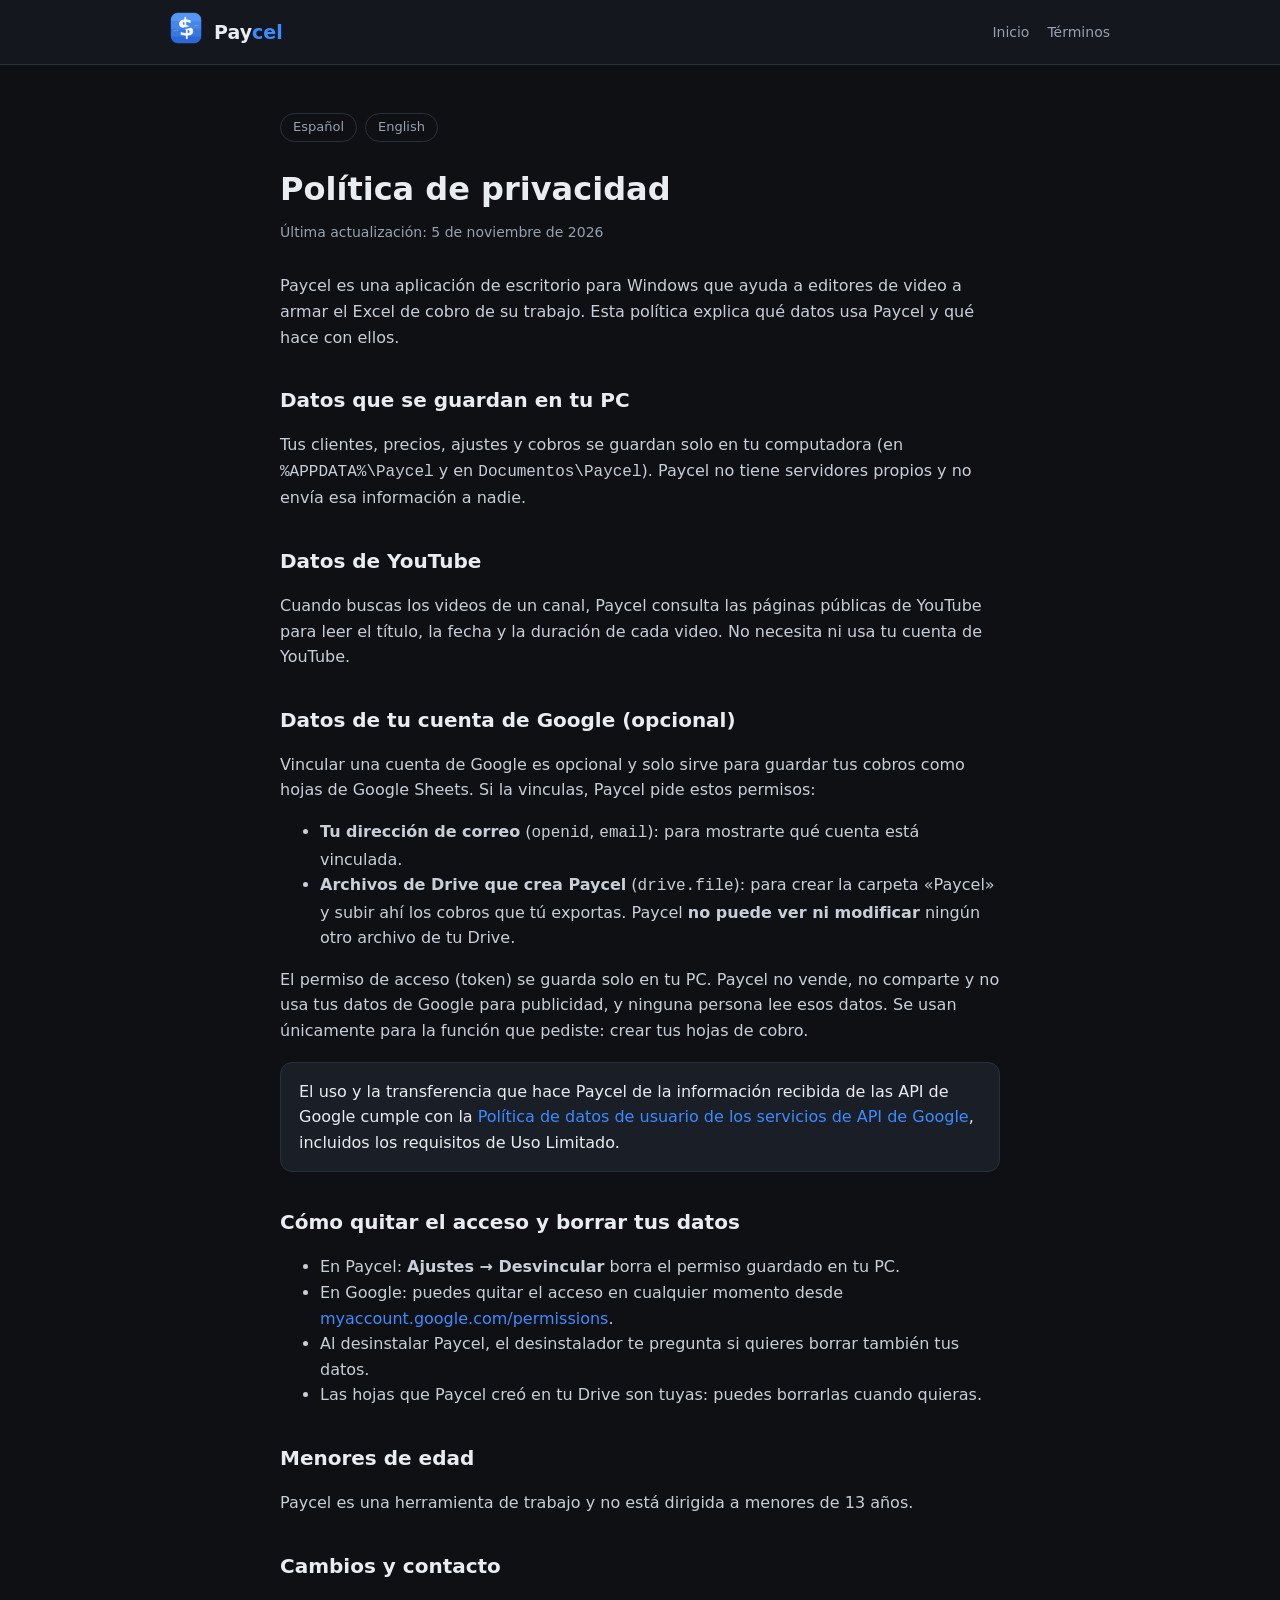
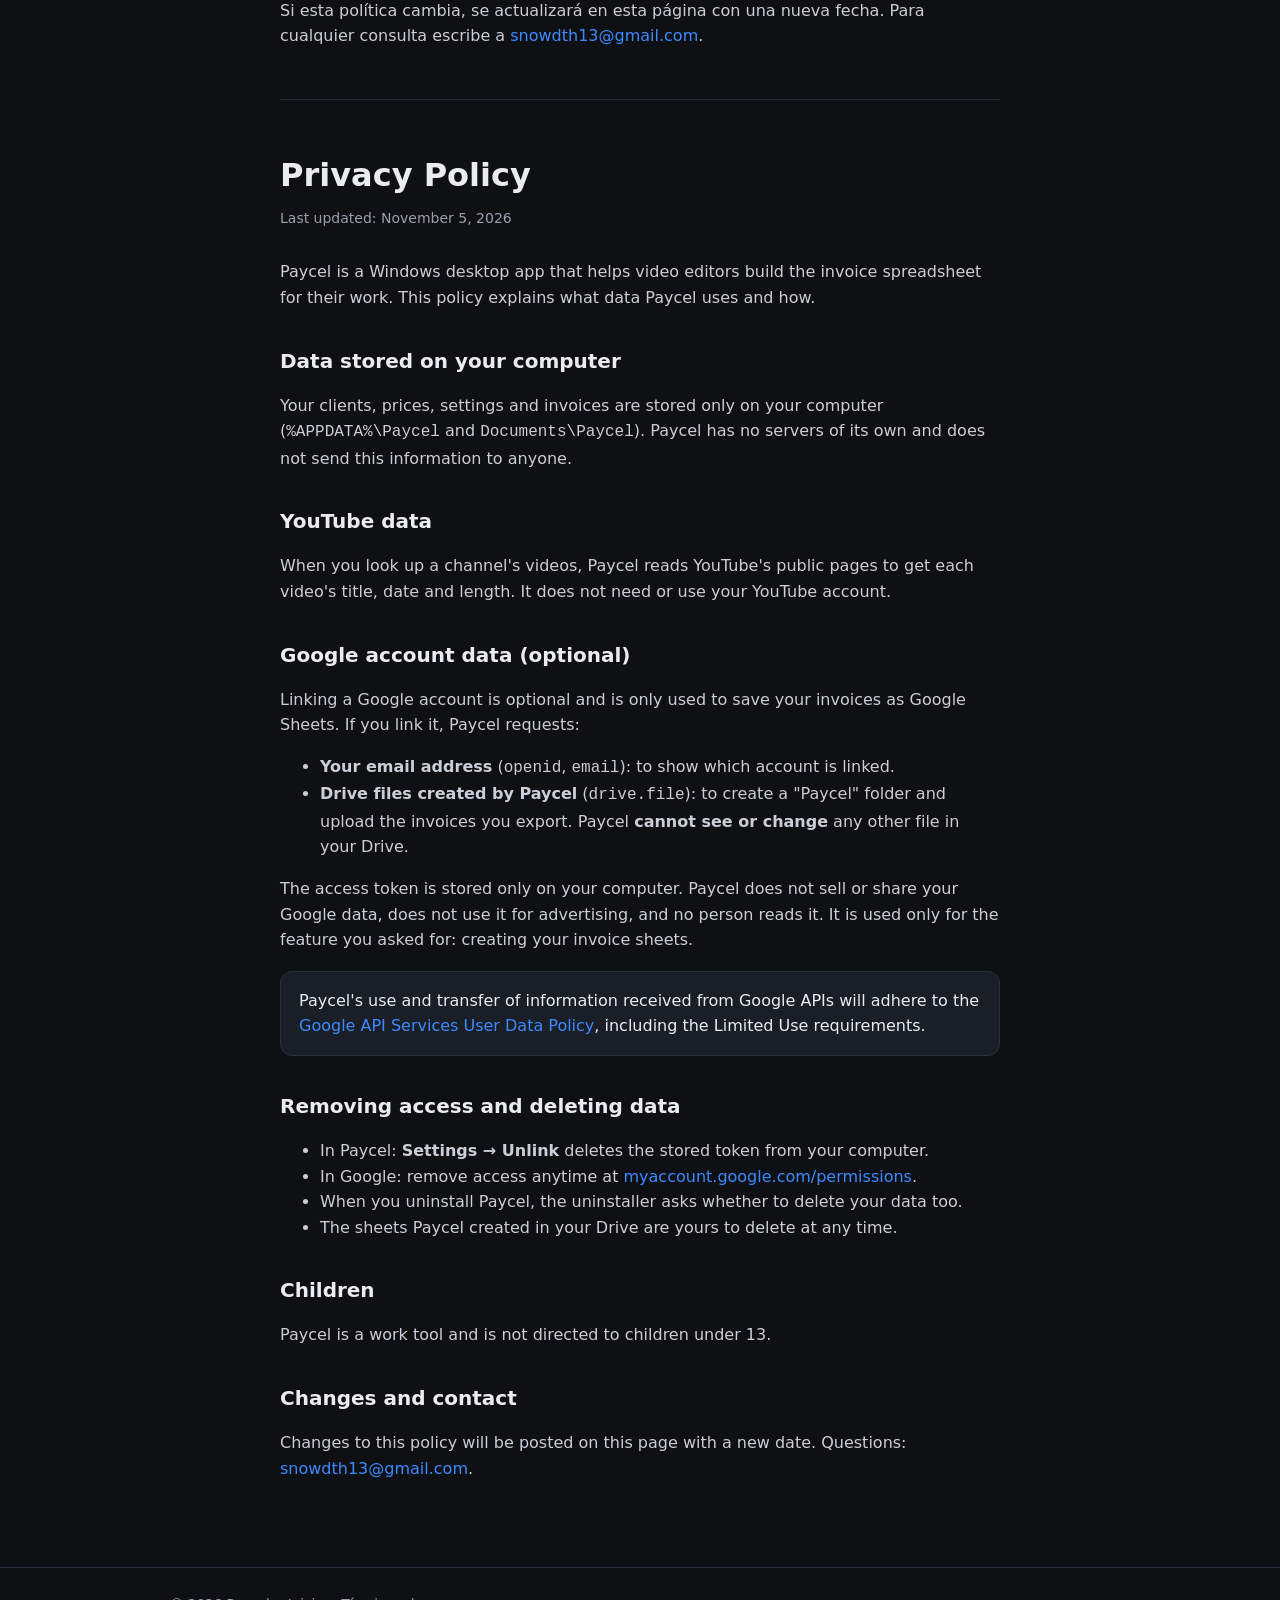
==== privacidad.html @ 09f0d3dd "Página de Paycel 1.0.0" ====
<!doctype html>
<html lang="es">
<head>
<meta charset="utf-8">
<meta name="viewport" content="width=device-width,initial-scale=1">
<title>Política de privacidad — Paycel</title>
<link rel="icon" href="logo.png">
<link rel="stylesheet" href="style.css">
</head>
<body>
<header><div class="wrap"><a href="index.html"><img src="logo.png" alt="Paycel"></a><b>Pay<span>cel</span></b>
  <nav><a href="index.html">Inicio</a><a href="terminos.html">Términos</a></nav></div></header>

<main class="doc wrap">
  <div class="lang"><a href="#es">Español</a><a href="#en">English</a></div>

  <section id="es">
  <h1>Política de privacidad</h1>
  <div class="upd">Última actualización: 5 de noviembre de 2026</div>
  <p>Paycel es una aplicación de escritorio para Windows que ayuda a editores de video a armar el Excel de cobro de su trabajo. Esta política explica qué datos usa Paycel y qué hace con ellos.</p>

  <h2>Datos que se guardan en tu PC</h2>
  <p>Tus clientes, precios, ajustes y cobros se guardan solo en tu computadora (en <code>%APPDATA%\Paycel</code> y en <code>Documentos\Paycel</code>). Paycel no tiene servidores propios y no envía esa información a nadie.</p>

  <h2>Datos de YouTube</h2>
  <p>Cuando buscas los videos de un canal, Paycel consulta las páginas públicas de YouTube para leer el título, la fecha y la duración de cada video. No necesita ni usa tu cuenta de YouTube.</p>

  <h2>Datos de tu cuenta de Google (opcional)</h2>
  <p>Vincular una cuenta de Google es opcional y solo sirve para guardar tus cobros como hojas de Google Sheets. Si la vinculas, Paycel pide estos permisos:</p>
  <ul>
    <li><b>Tu dirección de correo</b> (<code>openid</code>, <code>email</code>): para mostrarte qué cuenta está vinculada.</li>
    <li><b>Archivos de Drive que crea Paycel</b> (<code>drive.file</code>): para crear la carpeta «Paycel» y subir ahí los cobros que tú exportas. Paycel <b>no puede ver ni modificar</b> ningún otro archivo de tu Drive.</li>
  </ul>
  <p>El permiso de acceso (token) se guarda solo en tu PC. Paycel no vende, no comparte y no usa tus datos de Google para publicidad, y ninguna persona lee esos datos. Se usan únicamente para la función que pediste: crear tus hojas de cobro.</p>
  <div class="box">El uso y la transferencia que hace Paycel de la información recibida de las API de Google cumple con la <a href="https://developers.google.com/terms/api-services-user-data-policy">Política de datos de usuario de los servicios de API de Google</a>, incluidos los requisitos de Uso Limitado.</div>

  <h2>Cómo quitar el acceso y borrar tus datos</h2>
  <ul>
    <li>En Paycel: <b>Ajustes → Desvincular</b> borra el permiso guardado en tu PC.</li>
    <li>En Google: puedes quitar el acceso en cualquier momento desde <a href="https://myaccount.google.com/permissions">myaccount.google.com/permissions</a>.</li>
    <li>Al desinstalar Paycel, el desinstalador te pregunta si quieres borrar también tus datos.</li>
    <li>Las hojas que Paycel creó en tu Drive son tuyas: puedes borrarlas cuando quieras.</li>
  </ul>

  <h2>Menores de edad</h2>
  <p>Paycel es una herramienta de trabajo y no está dirigida a menores de 13 años.</p>

  <h2>Cambios y contacto</h2>
  <p>Si esta política cambia, se actualizará en esta página con una nueva fecha. Para cualquier consulta escribe a <a href="mailto:snowdth13@gmail.com">snowdth13@gmail.com</a>.</p>
  </section>

  <hr>

  <section id="en">
  <h1>Privacy Policy</h1>
  <div class="upd">Last updated: November 5, 2026</div>
  <p>Paycel is a Windows desktop app that helps video editors build the invoice spreadsheet for their work. This policy explains what data Paycel uses and how.</p>
  <h2>Data stored on your computer</h2>
  <p>Your clients, prices, settings and invoices are stored only on your computer (<code>%APPDATA%\Paycel</code> and <code>Documents\Paycel</code>). Paycel has no servers of its own and does not send this information to anyone.</p>
  <h2>YouTube data</h2>
  <p>When you look up a channel's videos, Paycel reads YouTube's public pages to get each video's title, date and length. It does not need or use your YouTube account.</p>
  <h2>Google account data (optional)</h2>
  <p>Linking a Google account is optional and is only used to save your invoices as Google Sheets. If you link it, Paycel requests:</p>
  <ul>
    <li><b>Your email address</b> (<code>openid</code>, <code>email</code>): to show which account is linked.</li>
    <li><b>Drive files created by Paycel</b> (<code>drive.file</code>): to create a "Paycel" folder and upload the invoices you export. Paycel <b>cannot see or change</b> any other file in your Drive.</li>
  </ul>
  <p>The access token is stored only on your computer. Paycel does not sell or share your Google data, does not use it for advertising, and no person reads it. It is used only for the feature you asked for: creating your invoice sheets.</p>
  <div class="box">Paycel's use and transfer of information received from Google APIs will adhere to the <a href="https://developers.google.com/terms/api-services-user-data-policy">Google API Services User Data Policy</a>, including the Limited Use requirements.</div>
  <h2>Removing access and deleting data</h2>
  <ul>
    <li>In Paycel: <b>Settings → Unlink</b> deletes the stored token from your computer.</li>
    <li>In Google: remove access anytime at <a href="https://myaccount.google.com/permissions">myaccount.google.com/permissions</a>.</li>
    <li>When you uninstall Paycel, the uninstaller asks whether to delete your data too.</li>
    <li>The sheets Paycel created in your Drive are yours to delete at any time.</li>
  </ul>
  <h2>Children</h2>
  <p>Paycel is a work tool and is not directed to children under 13.</p>
  <h2>Changes and contact</h2>
  <p>Changes to this policy will be posted on this page with a new date. Questions: <a href="mailto:snowdth13@gmail.com">snowdth13@gmail.com</a>.</p>
  </section>
</main>

<footer><div class="wrap"><span>© 2026 Paycel</span><a href="index.html">Inicio</a><a href="terminos.html">Términos de uso</a></div></footer>
</body>
</html>
---- style.css ----
:root{--bg:#0E1014;--bg2:#14171D;--card:#1A1E26;--line:#2A303B;--text:#E9ECF1;--muted:#98A1AF;--accent:#3D8BFF;--soft:rgba(61,139,255,.13)}
*{box-sizing:border-box}
body{margin:0;background:var(--bg);color:var(--text);font:16px/1.6 "Inter",system-ui,-apple-system,"Segoe UI",Roboto,sans-serif}
a{color:var(--accent);text-decoration:none}a:hover{text-decoration:underline}
.wrap{max-width:980px;margin:0 auto;padding:0 20px}
header{border-bottom:1px solid var(--line);background:var(--bg2)}
header .wrap{display:flex;align-items:center;gap:12px;height:64px}
header img{width:32px;height:32px;border-radius:8px}
header b{font-size:19px}header b span{color:var(--accent)}
header nav{margin-left:auto;display:flex;gap:18px;font-size:14px}
header nav a{color:var(--muted)}header nav a:hover{color:var(--text);text-decoration:none}
.hero{padding:72px 0 48px;text-align:center}
.hero img{width:96px;height:96px;border-radius:22px;box-shadow:0 20px 60px rgba(61,139,255,.25)}
.hero h1{font-size:44px;line-height:1.1;margin:22px 0 12px;letter-spacing:-.02em}
.hero p{color:var(--muted);font-size:18px;max-width:620px;margin:0 auto 28px}
.btn{display:inline-block;background:var(--accent);color:#fff;font-weight:650;padding:13px 24px;border-radius:11px}
.btn:hover{text-decoration:none;filter:brightness(1.08)}
.btn.ghost{background:none;border:1px solid var(--line);color:var(--text);margin-left:8px}
.small{font-size:13px;color:var(--muted);margin-top:12px}
.grid{display:grid;grid-template-columns:repeat(auto-fill,minmax(270px,1fr));gap:14px;padding:20px 0 60px}
.card{background:var(--card);border:1px solid var(--line);border-radius:14px;padding:22px}
.card i{font-style:normal;display:grid;place-items:center;width:40px;height:40px;border-radius:10px;background:var(--soft);color:var(--accent);font-size:18px;margin-bottom:12px}
.card h3{margin:0 0 6px;font-size:16.5px}.card p{margin:0;color:var(--muted);font-size:14.5px}
.doc{max-width:760px;padding:48px 20px 70px}
.doc h1{font-size:32px;margin:0 0 6px}.doc .upd{color:var(--muted);font-size:14px;margin-bottom:30px}
.doc h2{font-size:20px;margin:34px 0 8px}.doc p,.doc li{color:#C9CFD8}
.doc .box{background:var(--card);border:1px solid var(--line);border-radius:12px;padding:16px 18px;margin:18px 0}
.lang{display:flex;gap:8px;margin-bottom:22px}.lang a{border:1px solid var(--line);border-radius:20px;padding:3px 12px;font-size:13px;color:var(--muted)}
hr{border:0;border-top:1px solid var(--line);margin:50px 0}
footer{border-top:1px solid var(--line);color:var(--muted);font-size:13.5px;padding:26px 0}
footer .wrap{display:flex;gap:18px;flex-wrap:wrap}footer a{color:var(--muted)}
@media (max-width:600px){.hero h1{font-size:32px}header nav{gap:12px}.btn.ghost{margin:10px 0 0}}
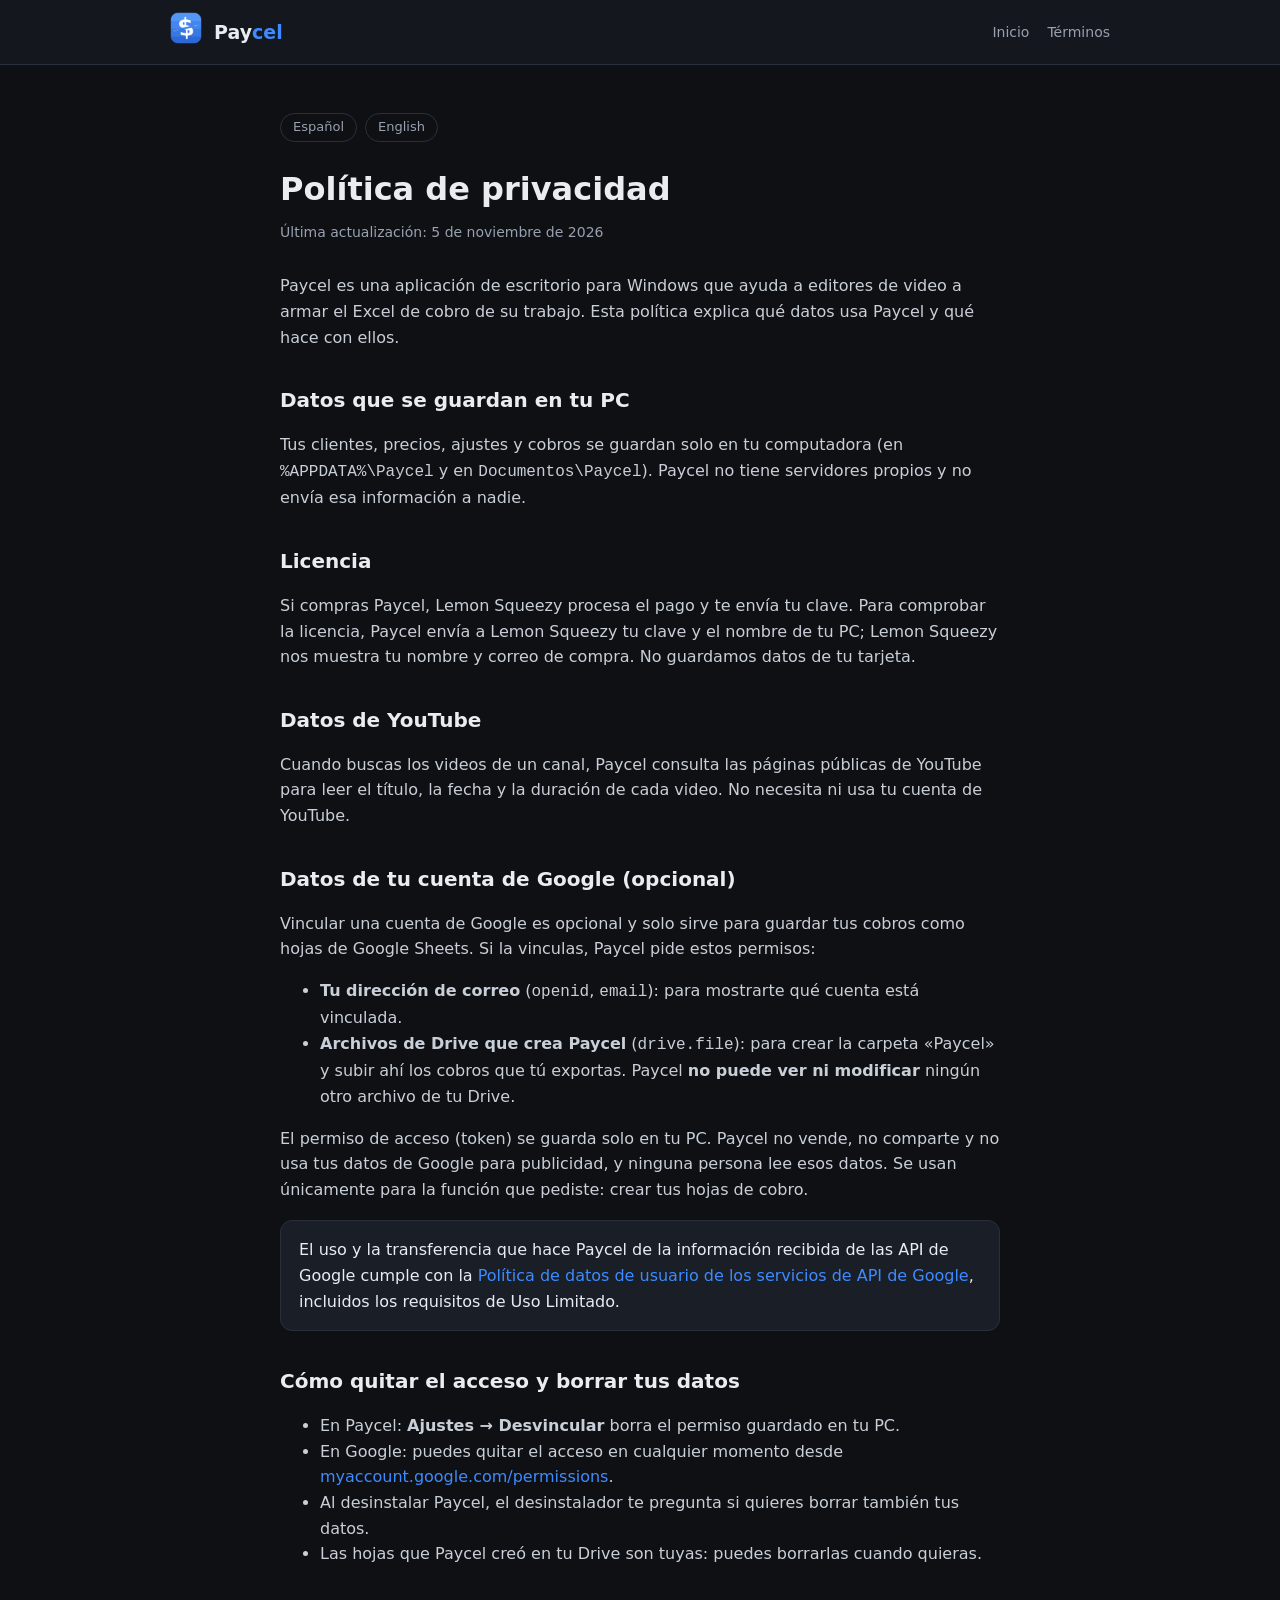
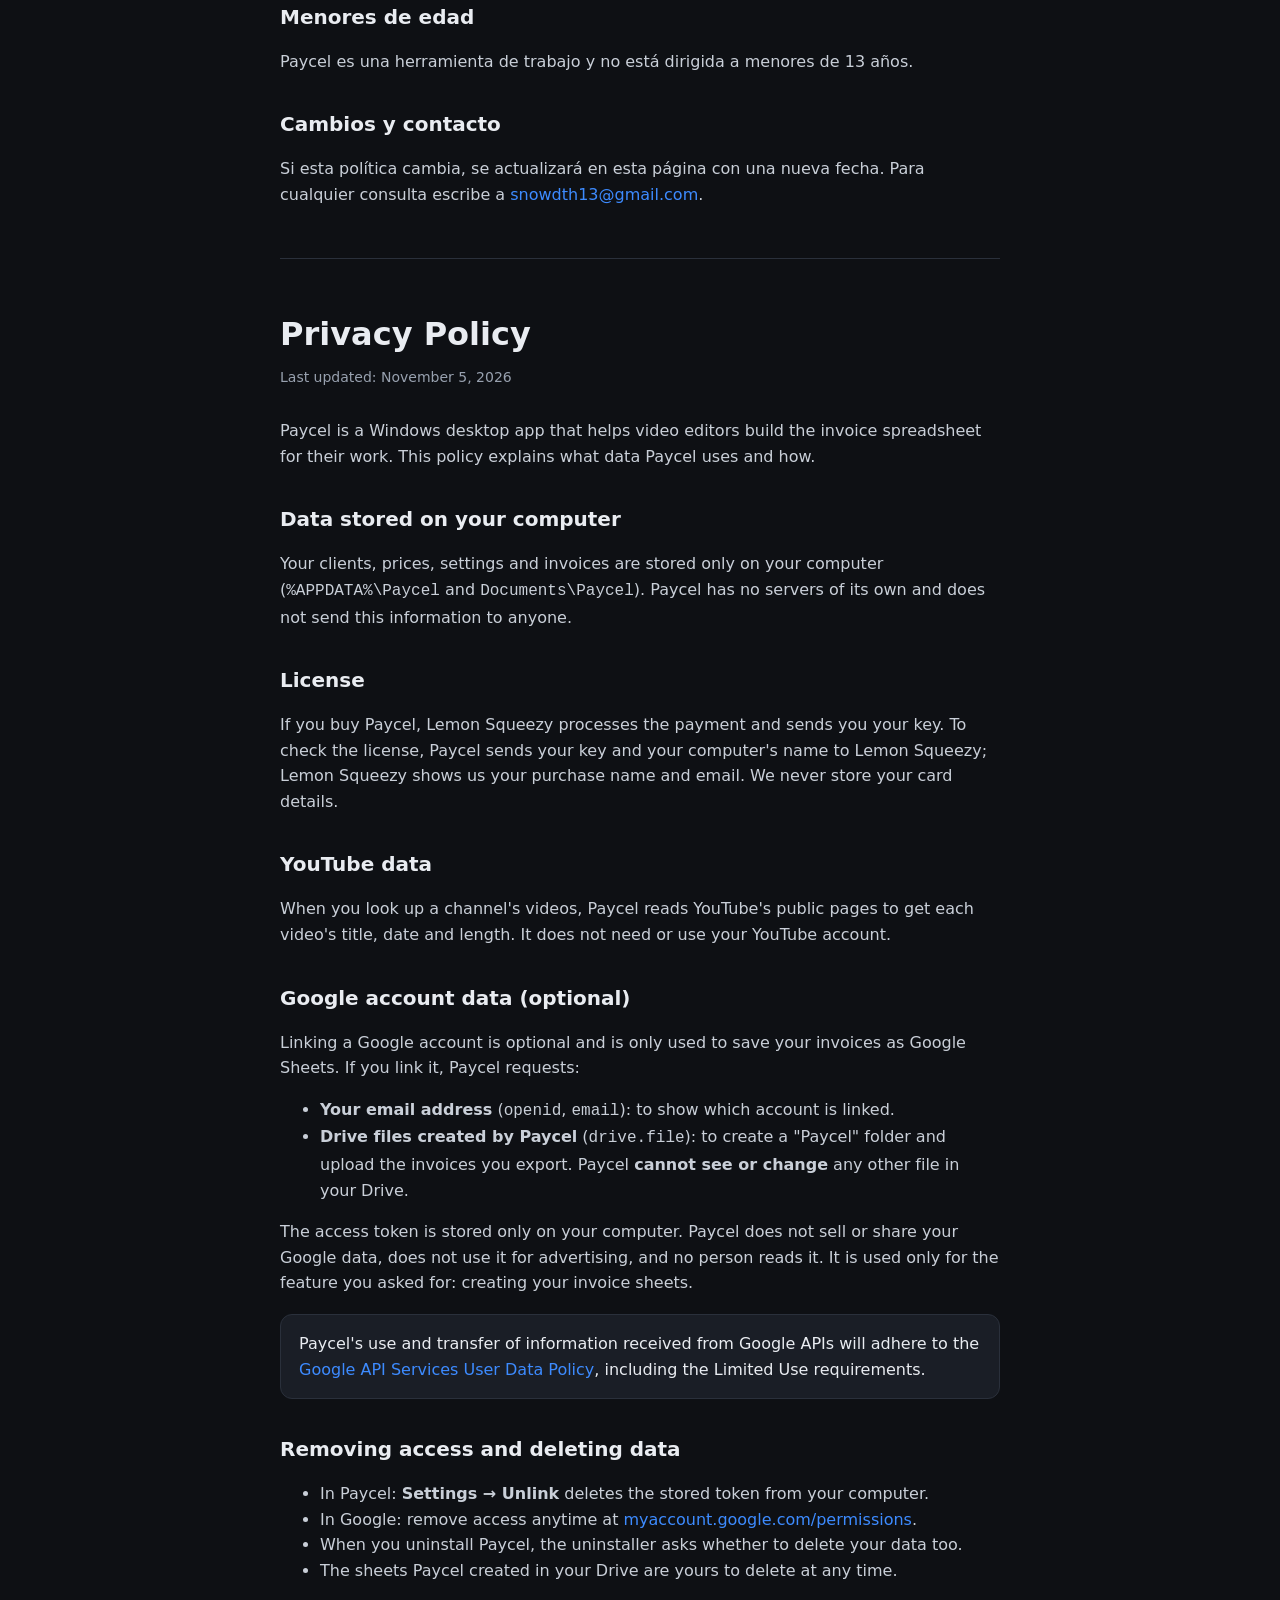
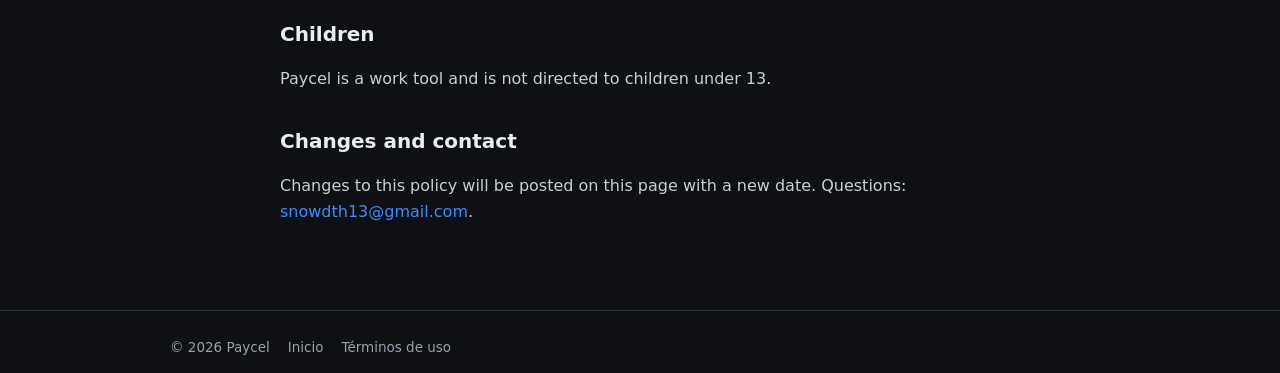
==== commit 42d26ec6: "Precio US$15, prueba de 7 días y licencias" ====
--- a/privacidad.html
+++ b/privacidad.html
@@ -21,6 +21,9 @@
 
   <h2>Datos que se guardan en tu PC</h2>
   <p>Tus clientes, precios, ajustes y cobros se guardan solo en tu computadora (en <code>%APPDATA%\Paycel</code> y en <code>Documentos\Paycel</code>). Paycel no tiene servidores propios y no envía esa información a nadie.</p>
+
+  <h2>Licencia</h2>
+  <p>Si compras Paycel, Lemon Squeezy procesa el pago y te envía tu clave. Para comprobar la licencia, Paycel envía a Lemon Squeezy tu clave y el nombre de tu PC; Lemon Squeezy nos muestra tu nombre y correo de compra. No guardamos datos de tu tarjeta.</p>
 
   <h2>Datos de YouTube</h2>
   <p>Cuando buscas los videos de un canal, Paycel consulta las páginas públicas de YouTube para leer el título, la fecha y la duración de cada video. No necesita ni usa tu cuenta de YouTube.</p>
@@ -57,6 +60,8 @@
   <p>Paycel is a Windows desktop app that helps video editors build the invoice spreadsheet for their work. This policy explains what data Paycel uses and how.</p>
   <h2>Data stored on your computer</h2>
   <p>Your clients, prices, settings and invoices are stored only on your computer (<code>%APPDATA%\Paycel</code> and <code>Documents\Paycel</code>). Paycel has no servers of its own and does not send this information to anyone.</p>
+  <h2>License</h2>
+  <p>If you buy Paycel, Lemon Squeezy processes the payment and sends you your key. To check the license, Paycel sends your key and your computer's name to Lemon Squeezy; Lemon Squeezy shows us your purchase name and email. We never store your card details.</p>
   <h2>YouTube data</h2>
   <p>When you look up a channel's videos, Paycel reads YouTube's public pages to get each video's title, date and length. It does not need or use your YouTube account.</p>
   <h2>Google account data (optional)</h2>
--- a/style.css
+++ b/style.css
@@ -21,6 +21,11 @@
 .card{background:var(--card);border:1px solid var(--line);border-radius:14px;padding:22px}
 .card i{font-style:normal;display:grid;place-items:center;width:40px;height:40px;border-radius:10px;background:var(--soft);color:var(--accent);font-size:18px;margin-bottom:12px}
 .card h3{margin:0 0 6px;font-size:16.5px}.card p{margin:0;color:var(--muted);font-size:14.5px}
+.price{text-align:center;padding:30px 20px 70px}.price h2{font-size:30px;margin:0 0 8px}.price>p{color:var(--muted);max-width:560px;margin:0 auto 26px}
+.price-card{max-width:380px;margin:0 auto;background:var(--card);border:1px solid var(--accent);border-radius:18px;padding:28px}
+.price-tag{font-size:42px;font-weight:800;letter-spacing:-.02em}
+.price-card ul{list-style:none;padding:0;margin:16px 0 22px;color:#C9CFD8;text-align:left}.price-card li{padding:5px 0}.price-card li:before{content:"✓  ";color:var(--accent);font-weight:800}
+.price-card .btn{display:block}
 .doc{max-width:760px;padding:48px 20px 70px}
 .doc h1{font-size:32px;margin:0 0 6px}.doc .upd{color:var(--muted);font-size:14px;margin-bottom:30px}
 .doc h2{font-size:20px;margin:34px 0 8px}.doc p,.doc li{color:#C9CFD8}
@@ -30,3 +35,4 @@
 footer{border-top:1px solid var(--line);color:var(--muted);font-size:13.5px;padding:26px 0}
 footer .wrap{display:flex;gap:18px;flex-wrap:wrap}footer a{color:var(--muted)}
 @media (max-width:600px){.hero h1{font-size:32px}header nav{gap:12px}.btn.ghost{margin:10px 0 0}}
+.price-once{display:block;font-size:14px;font-weight:600;color:var(--muted);letter-spacing:0;margin-top:2px}
